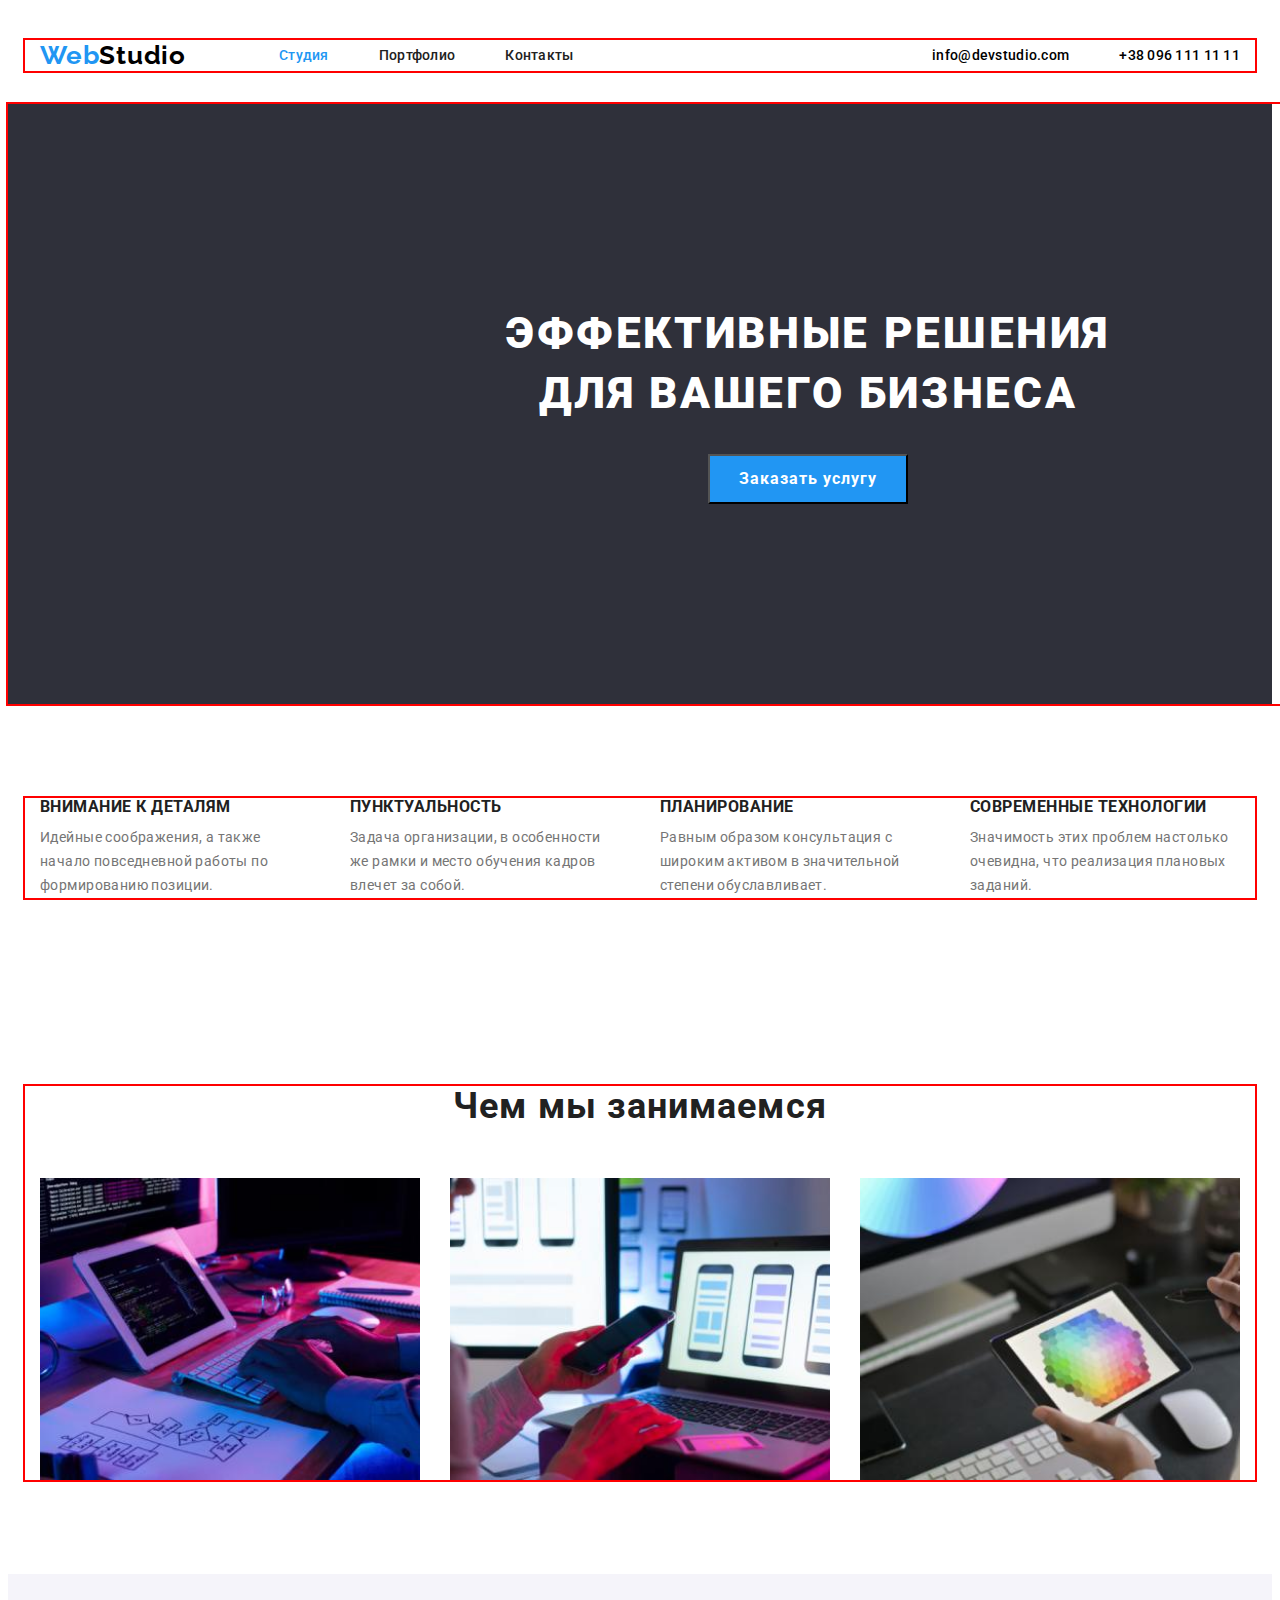
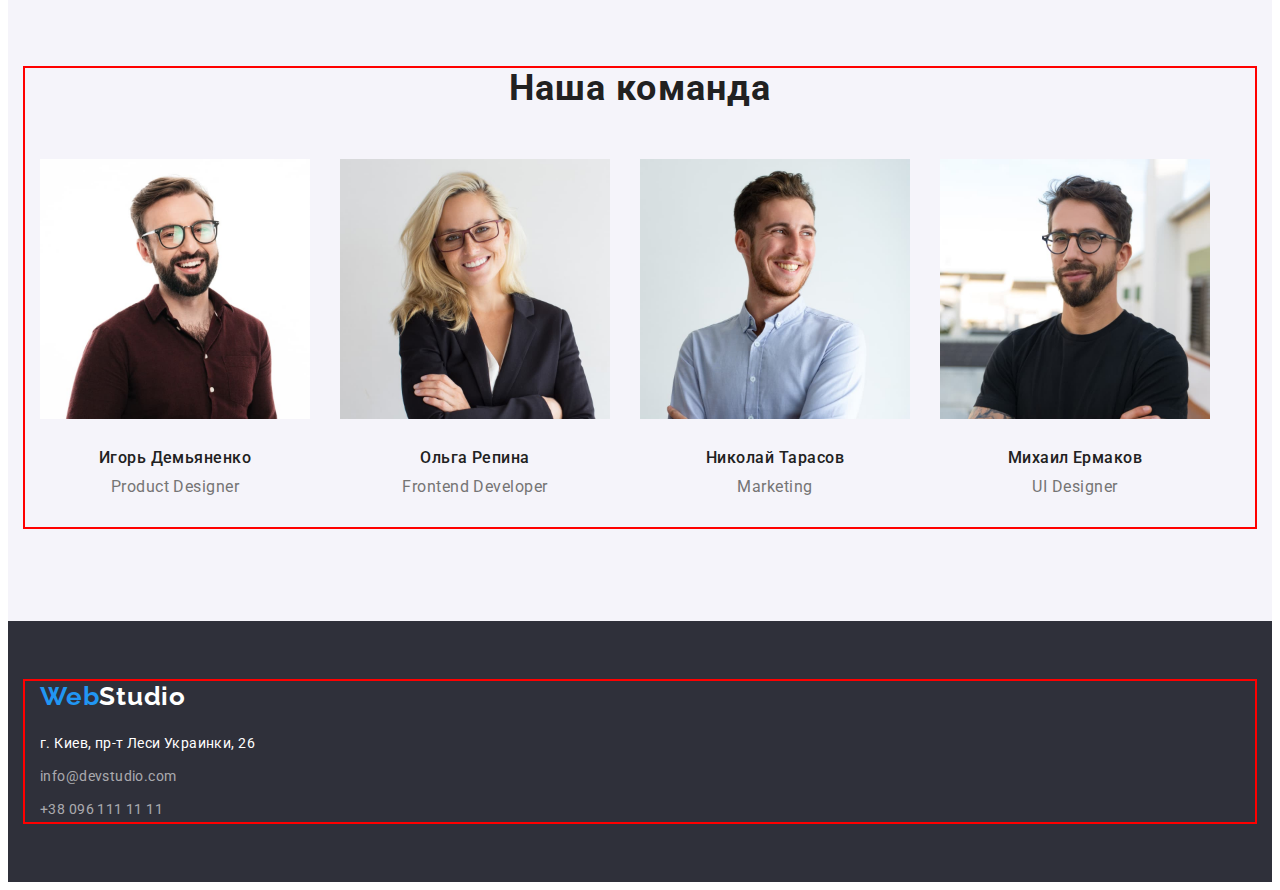
==== index.html @ 7df23731 "start" ====
<!DOCTYPE html>
<html lang="ru">
  <head>
    <meta charset="UTF-8" />
    <meta http-equiv="X-UA-Compatible" content="IE=edge" />
    <meta name="viewport" content="width=device-width, initial-scale=1.0" />
    <link rel="preconnect" href="https://fonts.googleapis.com" />
    <link rel="preconnect" href="https://fonts.gstatic.com" crossorigin />
    <link href="https://fonts.googleapis.com/css2?family=Raleway:wght@700&family=Roboto:wght@400;500;700;900&display=swap" rel="stylesheet" />
    <title>WebStudio</title>
    <link rel="stylesheet" href="https://cdnjs.cloudflare.com/ajax/libs/modern-normalize/1.1.0/modern-normalize.min.css" integrity="sha512-wpPYUAdjBVSE4KJnH1VR1HeZfpl1ub8YT/NKx4PuQ5NmX2tKuGu6U/JRp5y+Y8XG2tV+wKQpNHVUX03MfMFn9Q==" crossorigin="anonymous" referrerpolicy="no-referrer" />
    <link rel="stylesheet" href="./css/styles.css" />
  </head>
  <body>
    <!--Шапка сайта-->
    <header class="header">
      <div class="container header-container">
        <nav class="header-nav">
          <a class="header-logo link" href=""><span class="footer-logo-first-word">Web</span>Studio</a>
          <ul class="header-nav-list list">
            <li class="header-item"><a class="header-link link" href="./index.html"><span class="activ-studio">Студия</span></a></li>
            <li class="header-item"><a class="header-link link" href="./portfolio.html">Портфолио</a></li>
            <li class="header-item"><a class="header-link link" href="">Контакты</a></li>
          </ul>
          <div class="heder-connect">
          <ul class="header-contact-list list">
            <li class="header-contact-item"><a class="header-mail link" href="mailto:info@devstudio.com">info@devstudio.com</a></li>
            <li class="header-contact-item"><a class="header-tel link" href="tel:+380961111111">+38 096 111 11 11</a></li>
          </ul>
        </div>
        </nav>
        </div>
    </header>
    <!--Основной (уникальный) контент-->
    <main>
      <!--Section 1-->
      <section class="hero">
        <div class="container">
        <h1 class="hero-title">Эффективные решения для вашего бизнеса</h1>
        <button class="hero-btn" type="button"><a class="hero-btn-text">Заказать услугу</a></button>
      </div>
      </section>
      <section class="quality">
        <div class="container">
        <!--СКРЫТЬ ЗАГЛАВИЕ СSS-->
        <h2 class="visually-hidden">"Наши качества"</h2>
        <!--СКРЫТЬ ЗАГЛАВИЕ СSS-->
        <ul class="quality-list list">
          <li class="quality-item">
            <h3 class="quality-title">Внимание к деталям</h3>
            <p class="quality-text">
              Идейные соображения, а также начало повседневной работы по
              формированию позиции.
            </p>
          </li>
          <li class="quality-item">
            <h3 class="quality-title">Пунктуальность</h3>
            <p class="quality-text">
              Задача организации, в особенности же рамки и место обучения кадров
              влечет за собой.
            </p>
          </li>
          <li>
            <h3 class="quality-title">Планирование</h3>
            <p class="quality-text">
              Равным образом консультация с широким активом в значительной
              степени обуславливает.
            </p>
          </li>
          <li class="quality-item">
            <h3 class="quality-title">Современные технологии</h3>
            <p class="quality-text">
              Значимость этих проблем настолько очевидна, что реализация
              плановых заданий.
            </p>
          </li>
        </ul>
      </div>
      </section>
      <!--Section 2-->
      <section class="about">
        <div class="container">
        <h2 class="about-title">Чем мы занимаемся</h2>
        <div class="about-work">
        <ul class="about-list list">
          <li class="about-item">
            <img class="img about-img"
              src="./images/img1.jpg"
              alt="Работа с планшетом."
              width="370"
              height="294"
            />
          </li>
          <li class="about-item">
            <img class="img about-img"
              src="./images/img2.jpg"
              alt="Работа с телефоном."
              width="370"
              height="294"
            />
          </li>
          <li class="about-item">
            <img class="img about-img"
              src="./images/img3.jpg"
              alt="Работа с цветовой палитрой."
              width="370"
              height="294"
            />
          </li>
        </ul>
      </div>
      </div>
      </section>
      <!--Section 3-->
      <section class="team">
        <div class="container">
        <h2 class="team-title">Наша команда</h2>
        <ul class="team-list list">
          <li class="team-item">
            <img class="img-item"
              src="./images/persons/1_Ihor_Demyanenko.jpg"
              alt="Игорь Демьяненко"
              width="270"
              height="260"
            />
            <h3 class="team-subtitle">Игорь Демьяненко</h3>
            <p class="team-desc" lang="en">Product Designer</p>
          </li>
          <li class="team-item">
            <img class="img-item"
              src="./images/persons/2_Olga_Repina.jpg"
              alt="Ольга Репина"
              width="270"
              height="260"
            />
            <h3 class="team-subtitle">Ольга Репина</h3>
            <p class="team-desc" lang="en">Frontend Developer</p>
          </li>
          <li class="team-item">
            <img class="img-item"
              src="./images/persons/3_Nikolay_Taraso.jpg"
              alt="Николай Тарасов"
              width="270"
              height="260"
            />
            <h3 class="team-subtitle">Николай Тарасов</h3>
            <p class="team-desc" lang="en">Marketing</p>
          </li>
          <li class="team-item">
            <img class="img-item"
              src="./images/persons/4_Mikhail_Ermakov.jpg"
              alt="Михаил Ермаков"
              width="270"
              height="260"
              />
            <h3 class="team-subtitle">Михаил Ермаков</h3>
            <p class="team-desc" lang="en">UI Designer</p>
          </li>
        </ul>
      </div>
      </section>
    </main>
    <!--footer-->
    <footer class="footer">
      <div class="container">
        <div class="footer-contact">
      <a class="footer-logo link" href=""><span class="footer-logo-first-word">Web</span>Studio</a>
      <address class="footer-address">
        <ul class="footer-address-list list">
          <li class="footer-address-item">
            <a class="footer-address-maps link" href="https://www.google.com/maps/place/%D0%B1%D1%83%D0%BB.+%D0%9B%D0%B5%D1%81%D0%B8+%D0%A3%D0%BA%D1%80%D0%B0%D0%B8%D0%BD%D0%BA%D0%B8,+26,+%D0%9A%D0%B8%D0%B5%D0%B2,+%D0%A3%D0%BA%D1%80%D0%B0%D0%B8%D0%BD%D0%B0,+02000/@50.4265807,30.5361971,17z/data=!3m1!4b1!4m5!3m4!1s0x40d4cf0e033ecbe9:0x57a4dffefec77da0!8m2!3d50.4265807!4d30.5383858" target="blank">г. Киев, пр-т Леси Украинки, 26</a>
          </li>
          <li class="footer-address-item"><a class="footer-address-mail link" href="mailto:info@devstudio.com">info@devstudio.com</a></li>
          <li class="footer-address-item"><a class="footer-address-tel link" href="tel:+380961111111">+38 096 111 11 11</a></li>
        </ul>
      </address>
    </div>
    </div>
    </footer>
  </body>
</html>
---- css/styles.css ----
:root {
--contact-text-color: #757575;
--header-hover-color: #2196F3;
--first-background-color: #2F303A;
--second-background-color: #F5F4FA;
--third-background-color: #ffffff;
--logo-text-color: #000000;
--hero-btn-hover-background-color: #188CE8;
--title-color:#212121;
--text-color: #757575;
--footer-address-color: rgba(255, 255, 255, 0.6);

}

body {
    font-family: "Roboto", sans-serif; 
    font-weight: 400;
    font-size: 14px;
    background-color: var(--third-background-color);
}

p,
h1,
h2,
h3,
h4,
h5,
h6 {
margin: 0;
}

ul,
ol {
margin: 0;
padding-left: 0;
}

img {
    display: block;
    max-width: 100%;
    min-width: 100%;
    height: auto;
}

.list {
    list-style: none;
}

.link {
    text-decoration: none;
}

.container {
    width: 1200px;
padding-left: 15px;
padding-right: 15px;
margin: 0 auto;
outline: 2px solid red;
}

section {
    padding: 94px 0;
}

/*-------------HEADER--------*/

.header {
    background-color: var(--third-background-color);
    border-bottom: 1px solid #ececec;
    padding-top: 32px;
    padding-bottom: 32px;
}

.header-logo {
text-decoration: none;
font-family: "Raleway", sans-serif;
font-style: normal;
font-weight: 700;
font-size: 26px;
line-height: 1.19;
letter-spacing: 0.03em;
color: var(--logo-text-color);
margin-right: 93px;
}

.header-logo-first-word {
    color: var(--header-hover-color);
}

.header-nav{
    display: flex;
    align-items: center;
}

.header-nav-list {
    display: flex;
    align-items: center;
}

.header-item:not(:last-child) {
    margin-right: 50px;
}

.header-contact-list {
    display: flex;
    align-items: center;
}

.heder-connect {
margin-left: auto;
}

.header-contact-item:not(:first-child) {
    margin-left: 50px;
}

.activ-studio,
.activ-portfolio {
    color: var(--header-hover-color);
}

.header-link {
font-weight: 500;
line-height: 1.14;
letter-spacing: 0.02em;
color: var(--title-color);
}

.header-link:hover,
.header-link:focus {
color: var(--header-hover-color);
}

.header-tel {
    font-weight: 500;
    line-height: 1.14;
    letter-spacing: 0.02em;
    color: var(--header-color-contact);
}

.header-mail {
    font-weight: 500;
    line-height: 1.14;
    letter-spacing: 0.02em;
    color: var(--header-color-contact);
}

.header-tel:hover,
.header-tel:focus,
.header-mail:hover,
.header-mail:focus {
    color: var(--header-hover-color);
}

/*-------------HERO--------*/

.hero {
    background-color: var(--first-background-color);
    padding: 0;
}

.hero .container {
    padding: 200px;   
}

.hero-title {
font-weight: 900;
font-size: 44px;
line-height: 1.36;
text-align: center;
letter-spacing: 0.06em;
text-transform: uppercase;
color: var(--third-background-color);
max-width: 696px;
margin: 0 auto;
margin-bottom: 30px;
}

.hero-btn {
    font-family: inherit;
font-weight: 700;
font-size: 16px;
line-height: 1.87;
display: flex;
align-items: center;
text-align: center;
letter-spacing: 0.06em;
background: var(--header-hover-color);
color: var(--third-background-color);
cursor: pointer;
margin: 0 auto;
height: 50px;
min-width: 200px;
}

.hero-btn-text {
    margin: auto;
}

.hero-btn:hover,
.hero-btn:focus {
    background-color: var(--hero-btn-hover-background-color);
    color: var(--third-background-color);
}

/*-------------quality--------*/

/* .quality .container {
    padding-top: 94px;
    padding-bottom: 94px;
} */

.visually-hidden {
    position: absolute;
    white-space: nowrap;
    width: 1px;
    height: 1px;
    overflow: hidden;
    border: 0;
    padding: 0;
    clip: rect(0 0 0 0);
    clip-path: inset(50%);
    margin: -1px;
}

.quality-list {
    display: flex;
    justify-content: space-between;
}

/*.quality-item:not(:last-child) {
    margin-left: 30px;
}*/

.quality-title {
font-weight: 700;
line-height: 1.14;
letter-spacing: 0.03em;
text-transform: uppercase;
color: var(--title-color);
margin-bottom: 10px;
max-width: 270px;
}

.quality-text {
line-height: 1.71;
letter-spacing: 0.03em;
color: var(--text-color);
max-width: 270px;
}

/*-------------about--------*/

.about-title {
font-weight: 700;
font-size: 36px;
line-height: 1.16;
text-align: center;
letter-spacing: 0.03em;
color: var(--title-color);
margin: 0 auto;
margin-bottom: 50px;
}

.about-list {
    display: flex;
    margin-left: -30px;
/*     padding-bottom: 94px; */
}

.about-item {
    flex-basis: calc(100% / 3 - 30px);
    margin-left: 30px;
}

/*-------------team--------*/

.team {
    background-color: var(--second-background-color);
}

.team-title {
    font-weight: 700;
font-size: 36px;
line-height: 1.16;
text-align: center;
letter-spacing: 0.03em;
color: var(--title-color);
margin: 0 auto;
margin-bottom: 50px;
}

/* .about-list {
    display: flex;
    margin-left: -30px;
}

.about-item {
    flex-basis: calc(100% / 3 - 30px);
    margin-left: 30px;
}

.about-img {
    margin-bottom: 94px;
} */

/* .our-team-list > li:not(:last-child){
  margin-right: 30px;
} */

.team-list {
    display: flex;
/*     padding-top: 94px;
    padding-bottom: 94px; */
}

.team-list > li:not(:last-child){
    margin-right: 30px;
} 

.img-item {
margin-bottom: 30px;
}

.team-subtitle{
    font-weight: 500;
font-size: 16px;
line-height: 1.18;
text-align: center;
letter-spacing: 0.03em;
color: var(--title-color);
margin-bottom: 10px;
}

.team-desc {
font-size: 16px;
line-height: 1.18;
text-align: center;
letter-spacing: 0.03em;
color: var(--text-color);
margin-bottom: 30px;
}

/*-------------footer--------*/

.footer {
    background-color: var(--first-background-color);
    padding-top: 60px;
    padding-bottom: 60px;
}

.footer .container {
    display: flex;
}

.footer-logo {
    text-decoration: none;
    font-family: "Raleway", sans-serif;
    font-style: normal;
    font-weight: 700;
    font-size: 26px;
    line-height: 1.19;
    letter-spacing: 0.03em;
    color: var(--third-background-color);
    }
    
.footer-logo-first-word {
    color: var(--header-hover-color);
}

.footer-address {
    margin-top: 20px;
}

.footer-address-list > li:not(:last-child) {
margin-bottom: 9px;
}

.footer-address-maps {
    font-style: normal; 
    line-height: 1.71;
    letter-spacing: 0.03em;
    color: var(--third-background-color);;
}

.footer-address-mail,
.footer-address-tel {
    font-style: normal;
    line-height: 1.71;
    letter-spacing: 0.03em;
    color: var(--footer-address-color);
}

.footer-address-maps:hover,
.footer-address-maps:focus,
.footer-address-tel:hover,
.footer-address-tel:focus,
.footer-address-mail:hover,
.footer-address-mail:focus {
    color: var(--header-hover-color);
}

/*-------------Portfolio--------*/
/*-------------Portfolio header--------*/

.services {
    background-color: var(--third-background-color);
}

.services-btn {
    font-family: inherit;
    font-weight: 500;
    font-size: 16px;
    line-height: 1.62;
    text-align: center;
    letter-spacing: 0.03em;
background: var(--second-background-color);
color: var(--title-color);
cursor: pointer;
border-radius: 4px;
border: none;
padding: 6px 22px;
}

.activ-btn {
    font-family: inherit;
    font-weight: 500;
    font-size: 16px;
    line-height: 1.62;
    text-align: center;
    letter-spacing: 0.03em;
background: var(--header-hover-color);
color: var(--third-background-color);
cursor: pointer;
border-radius: 4px;
border: none;
padding: 6px 22px;
}

.services-btn:hover,
.services-btn:focus {
    background-color:var(--header-hover-color);
    color: var(--third-background-color);
}

.services-list {
    display: flex;
    justify-content: center;
    margin-bottom: 50px;
}

.services-item:not(:last-child) {
    margin-right: 8px;
}

/* ============= example ========= */

/* .example-list {
    display: flex;
    flex-wrap: wrap;
    margin-right: -30px;
    margin-bottom: -30px;
}

.example-item {
    width: calc(100% / 3 - 30px);
    margin-right: 30px;
    margin-bottom: 30px;
}

.example-item:nth-child(3n){
    margin-right: 0;
}

.example-item:nth-child(-n + 3) {
    margin-bottom: 0;
} */

.example-list {
    display: grid;
    grid-template-columns: repeat(3, 1fr);
    gap: 30px;
    margin: 0 auto;
}

.example-text {
    padding: 20px 24px;
    border-right: 1px solid #eeeeee;
    border-bottom: 1px solid #eeeeee;
    border-left: 1px solid #eeeeee;
}

.example-title {
font-style: normal;
font-weight: 700;
font-size: 18px;
line-height: 2;
letter-spacing: 0.06em;
color: var(--title-color);
margin-bottom: 4px;
}

.example-desc {
font-size: 16px;
line-height: 1.87;
letter-spacing: 0.03em;
color: var(--text-color);
}
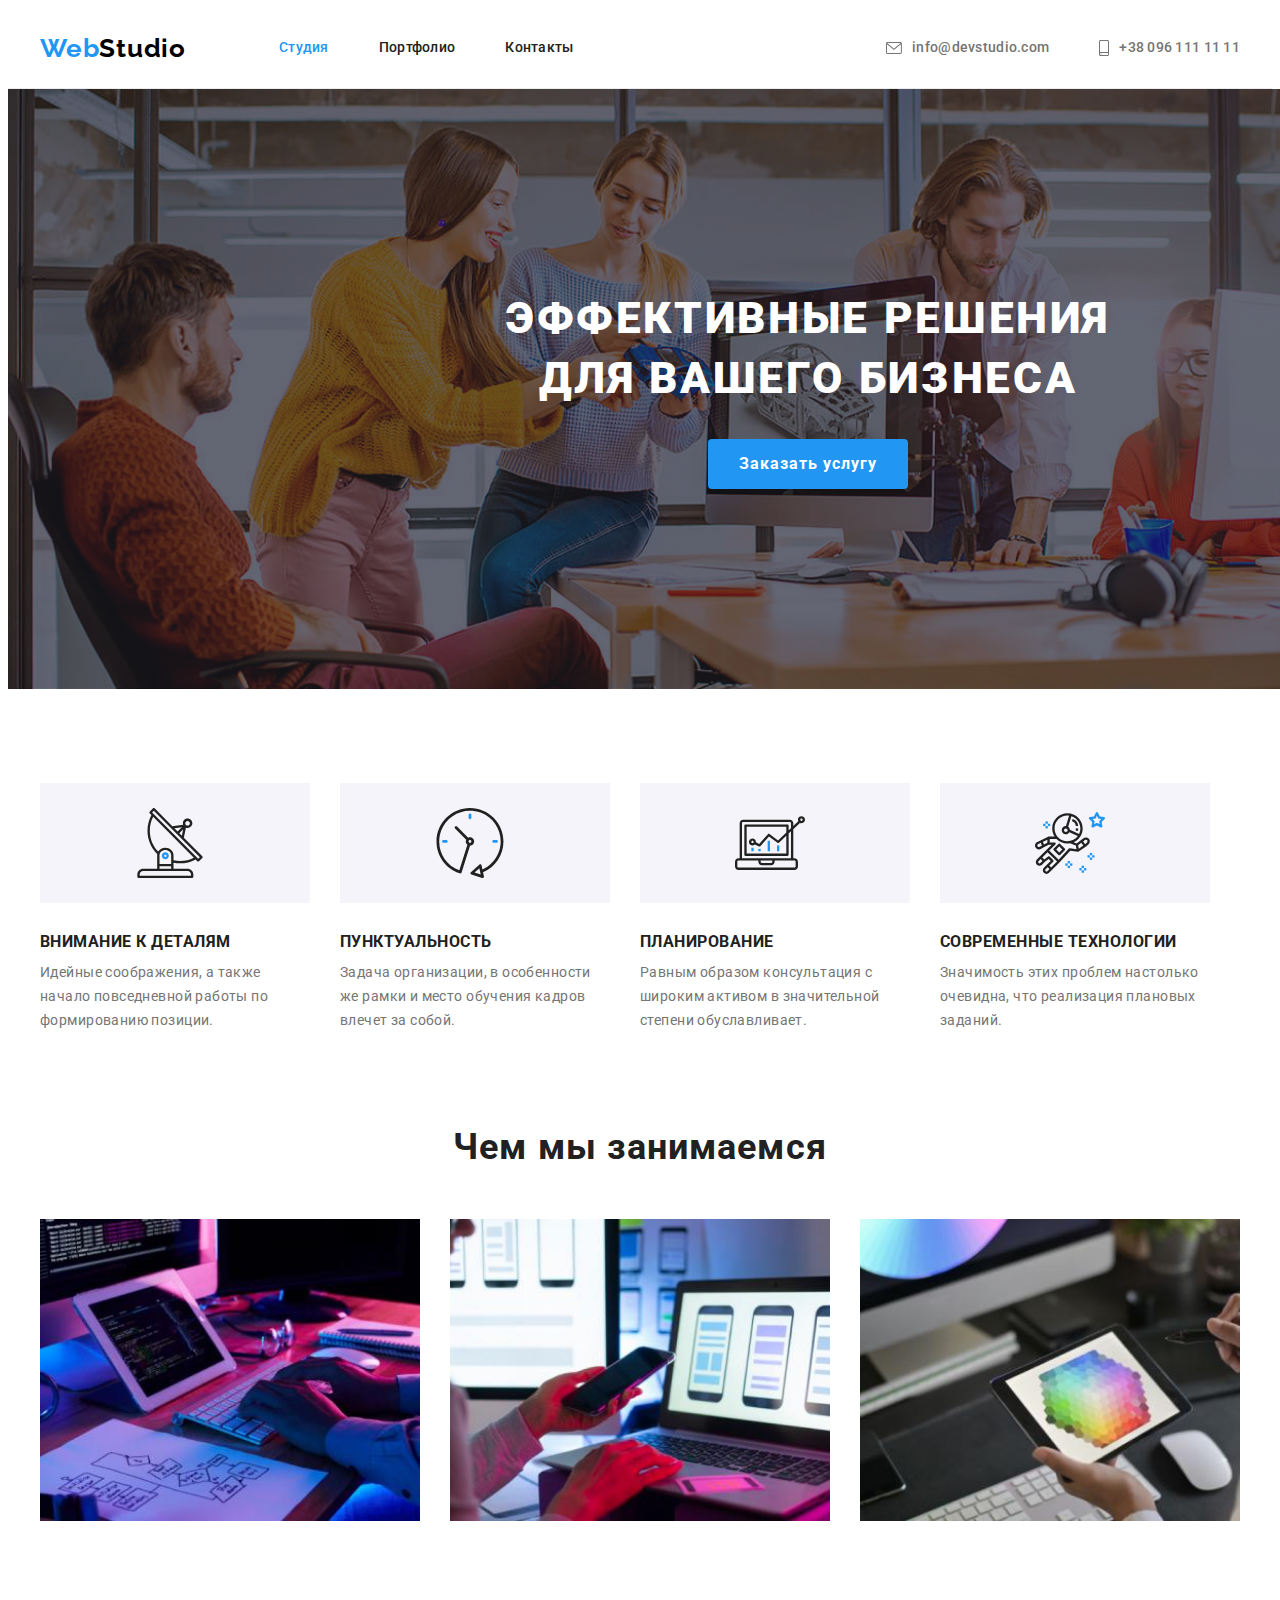
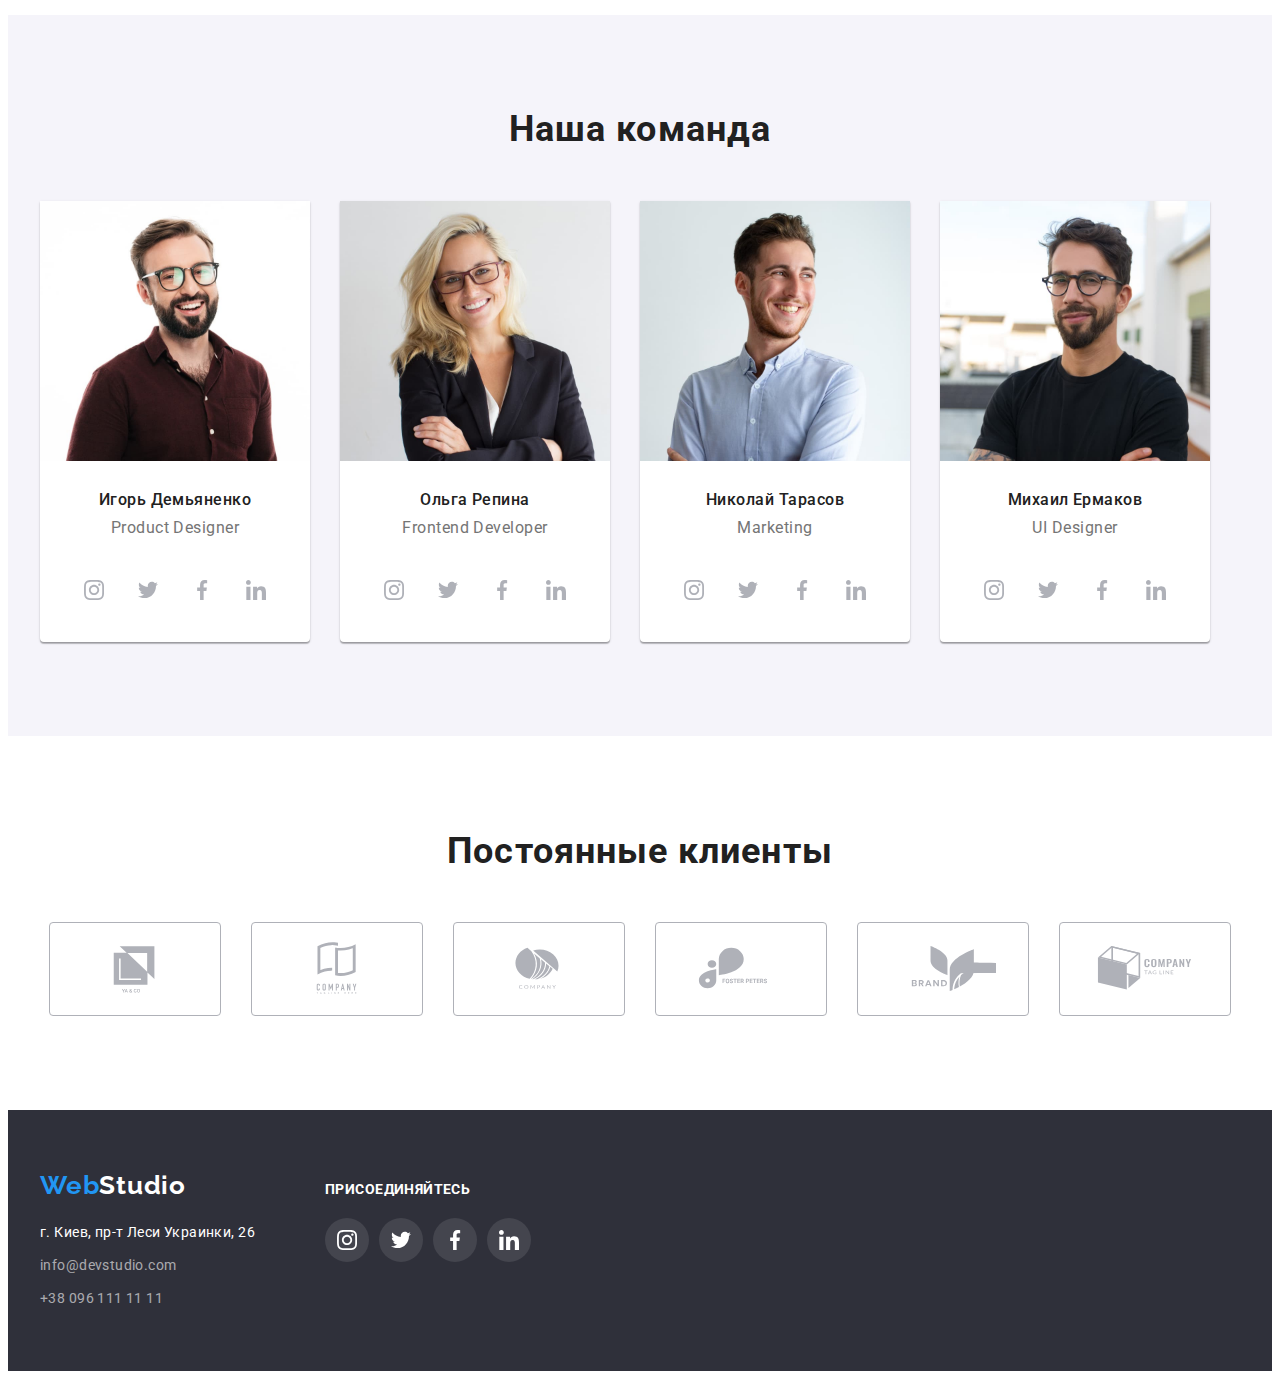
==== commit 70720875: "finish" ====
--- a/index.html
+++ b/index.html
@@ -22,18 +22,28 @@
             <li class="header-item"><a class="header-link link" href="./portfolio.html">Портфолио</a></li>
             <li class="header-item"><a class="header-link link" href="">Контакты</a></li>
           </ul>
-          <div class="heder-connect">
+        </nav>
           <ul class="header-contact-list list">
-            <li class="header-contact-item"><a class="header-mail link" href="mailto:info@devstudio.com">info@devstudio.com</a></li>
-            <li class="header-contact-item"><a class="header-tel link" href="tel:+380961111111">+38 096 111 11 11</a></li>
-          </ul>
-        </div>
-        </nav>
+            <li class="header-contact-item">
+              <a class="header-mail link" href="mailto:info@devstudio.com">
+                <svg class="header-contact-icon" width="16" height="12">
+                <use href="./images/icons/symbol-defs.svg#icon-header-mail"></use>
+              </svg>
+              info@devstudio.com</a></li>
+            <li class="header-contact-item">
+              <a class="header-tel link" href="tel:+380961111111">
+                <svg class="header-contact-icon" width="10" height="16">
+                <use href="./images/icons/symbol-defs.svg#icon-header-tel"></use>
+              </svg>
+              +38 096 111 11 11</a></li>
+          </ul>
         </div>
     </header>
     <!--Основной (уникальный) контент-->
     <main>
-      <!--Section 1-->
+
+      <!--------------------------Section 1------------------->
+
       <section class="hero">
         <div class="container">
         <h1 class="hero-title">Эффективные решения для вашего бизнеса</h1>
@@ -47,6 +57,12 @@
         <!--СКРЫТЬ ЗАГЛАВИЕ СSS-->
         <ul class="quality-list list">
           <li class="quality-item">
+            <div class="quality-item-icon">
+              <svg class="header-contact-icon" width="70" height="70">
+                <use href="./images/icons/symbol-defs.svg#icon-anten">
+                </use>
+              </svg>
+            </div>
             <h3 class="quality-title">Внимание к деталям</h3>
             <p class="quality-text">
               Идейные соображения, а также начало повседневной работы по
@@ -54,13 +70,23 @@
             </p>
           </li>
           <li class="quality-item">
+            <div class="quality-item-icon">
+              <svg class="header-contact-icon" width="70" height="70">
+                <use href="./images/icons/symbol-defs.svg#icon-clock"></use>
+              </svg>
+            </div>
             <h3 class="quality-title">Пунктуальность</h3>
             <p class="quality-text">
               Задача организации, в особенности же рамки и место обучения кадров
               влечет за собой.
             </p>
           </li>
-          <li>
+          <li class="quality-item">
+            <div class="quality-item-icon">
+                            <svg class="header-contact-icon" width="70" height="70">
+                <use href="./images/icons/symbol-defs.svg#icon-schedule"></use>
+              </svg>
+            </div>
             <h3 class="quality-title">Планирование</h3>
             <p class="quality-text">
               Равным образом консультация с широким активом в значительной
@@ -68,6 +94,11 @@
             </p>
           </li>
           <li class="quality-item">
+            <div class="quality-item-icon">
+                            <svg class="header-contact-icon" width="70" height="70">
+                <use href="./images/icons/symbol-defs.svg#icon-astronaut"></use>
+              </svg>
+            </div>
             <h3 class="quality-title">Современные технологии</h3>
             <p class="quality-text">
               Значимость этих проблем настолько очевидна, что реализация
@@ -77,11 +108,12 @@
         </ul>
       </div>
       </section>
-      <!--Section 2-->
+
+      <!--------------------------Section 2------------------->
+
       <section class="about">
         <div class="container">
         <h2 class="about-title">Чем мы занимаемся</h2>
-        <div class="about-work">
         <ul class="about-list list">
           <li class="about-item">
             <img class="img about-img"
@@ -109,9 +141,10 @@
           </li>
         </ul>
       </div>
-      </div>
       </section>
-      <!--Section 3-->
+
+      <!--------------------------Section 3--------------------->
+
       <section class="team">
         <div class="container">
         <h2 class="team-title">Наша команда</h2>
@@ -123,8 +156,40 @@
               width="270"
               height="260"
             />
+            <div class="team-text">
             <h3 class="team-subtitle">Игорь Демьяненко</h3>
             <p class="team-desc" lang="en">Product Designer</p>
+          </div>
+                      <ul class="team-soc-list list">
+              <li class="team-soc-item">
+                <a href="" class="team-soc-link link">
+                  <svg class="team-soc-icon" width="20" height="20">
+                    <use href="./images/icons/symbol-defs.svg#team-soc-icon-instagram"></use>
+                  </svg>
+                </a>
+              </li>
+              <li class="team-soc-item">
+                <a href="" class="team-soc-link link">
+                  <svg class="team-soc-icon" width="20" height="20">
+                  <use href="./images/icons/symbol-defs.svg#team-soc-icon-twitter"></use>
+                </svg>
+              </a>
+              </li>
+              <li class="team-soc-item">
+                <a href="" class="team-soc-link link">
+                  <svg class="team-soc-icon" width="20" height="20">
+                  <use href="./images/icons/symbol-defs.svg#team-soc-icon-facebook"></use>
+                </svg>
+              </a>
+              </li>
+              <li class="team-soc-item">
+                <a href="" class="team-soc-link link">
+                  <svg class="team-soc-icon" width="20" height="20">
+                  <use href="./images/icons/symbol-defs.svg#team-soc-icon-linkedin"></use>
+                </svg>
+              </a>
+              </li>
+            </ul>
           </li>
           <li class="team-item">
             <img class="img-item"
@@ -133,8 +198,40 @@
               width="270"
               height="260"
             />
+            <div class="team-text">
             <h3 class="team-subtitle">Ольга Репина</h3>
             <p class="team-desc" lang="en">Frontend Developer</p>
+          </div>
+          <ul class="team-soc-list list">
+            <li class="team-soc-item">
+              <a href="" class="team-soc-link link">
+                <svg class="team-soc-icon" width="20" height="20">
+                  <use href="./images/icons/symbol-defs.svg#team-soc-icon-instagram"></use>
+                </svg>
+              </a>
+            </li>
+            <li class="team-soc-item">
+              <a href="" class="team-soc-link link">
+                <svg class="team-soc-icon" width="20" height="20">
+                <use href="./images/icons/symbol-defs.svg#team-soc-icon-twitter"></use>
+              </svg>
+            </a>
+            </li>
+            <li class="team-soc-item">
+              <a href="" class="team-soc-link link">
+                <svg class="team-soc-icon" width="20" height="20">
+                <use href="./images/icons/symbol-defs.svg#team-soc-icon-facebook"></use>
+              </svg>
+            </a>
+            </li>
+            <li class="team-soc-item">
+              <a href="" class="team-soc-link link">
+                <svg class="team-soc-icon" width="20" height="20">
+                <use href="./images/icons/symbol-defs.svg#team-soc-icon-linkedin"></use>
+              </svg>
+            </a>
+            </li>
+          </ul>
           </li>
           <li class="team-item">
             <img class="img-item"
@@ -143,8 +240,40 @@
               width="270"
               height="260"
             />
+            <div class="team-text">
             <h3 class="team-subtitle">Николай Тарасов</h3>
             <p class="team-desc" lang="en">Marketing</p>
+          </div>
+          <ul class="team-soc-list list">
+            <li class="team-soc-item">
+              <a href="" class="team-soc-link link">
+                <svg class="team-soc-icon" width="20" height="20">
+                  <use href="./images/icons/symbol-defs.svg#team-soc-icon-instagram"></use>
+                </svg>
+              </a>
+            </li>
+            <li class="team-soc-item">
+              <a href="" class="team-soc-link link">
+                <svg class="team-soc-icon" width="20" height="20">
+                <use href="./images/icons/symbol-defs.svg#team-soc-icon-twitter"></use>
+              </svg>
+            </a>
+            </li>
+            <li class="team-soc-item">
+              <a href="" class="team-soc-link link">
+                <svg class="team-soc-icon" width="20" height="20">
+                <use href="./images/icons/symbol-defs.svg#team-soc-icon-facebook"></use>
+              </svg>
+            </a>
+            </li>
+            <li class="team-soc-item">
+              <a href="" class="team-soc-link link">
+                <svg class="team-soc-icon" width="20" height="20">
+                <use href="./images/icons/symbol-defs.svg#team-soc-icon-linkedin"></use>
+              </svg>
+            </a>
+            </li>
+          </ul>
           </li>
           <li class="team-item">
             <img class="img-item"
@@ -153,14 +282,101 @@
               width="270"
               height="260"
               />
+              <div class="team-text">
             <h3 class="team-subtitle">Михаил Ермаков</h3>
             <p class="team-desc" lang="en">UI Designer</p>
+          </div>
+          <ul class="team-soc-list list">
+            <li class="team-soc-item">
+              <a href="" class="team-soc-link link">
+                <svg class="team-soc-icon" width="20" height="20">
+                  <use href="./images/icons/symbol-defs.svg#team-soc-icon-instagram"></use>
+                </svg>
+              </a>
+            </li>
+            <li class="team-soc-item">
+              <a href="" class="team-soc-link link">
+                <svg class="team-soc-icon" width="20" height="20">
+                <use href="./images/icons/symbol-defs.svg#team-soc-icon-twitter"></use>
+              </svg>
+            </a>
+            </li>
+            <li class="team-soc-item">
+              <a href="" class="team-soc-link link">
+                <svg class="team-soc-icon" width="20" height="20">
+                <use href="./images/icons/symbol-defs.svg#team-soc-icon-facebook"></use>
+              </svg>
+            </a>
+            </li>
+            <li class="team-soc-item">
+              <a href="" class="team-soc-link link">
+                <svg class="team-soc-icon" width="20" height="20">
+                <use href="./images/icons/symbol-defs.svg#team-soc-icon-linkedin"></use>
+              </svg>
+            </a>
+            </li>
+          </ul>
           </li>
         </ul>
       </div>
       </section>
+
+      <!-- --------------------Section 4-------------------->
+      <!----------------- clients ----------------->
+
+      <section class="clients section">
+        <div class="container">
+          <h2 class="client-title">Постоянные клиенты</h2>
+          <ul class="client-list list">
+            <li class="client-item">
+              <a href="" class="client-link link">
+                <svg class="client-icon" width="106" height="60">
+                  <use href="./images/icons/symbol-defs.svg#icon-first-logo"></use>
+                </svg>
+              </a>
+            </li>
+            <li class="client-item">
+              <a href="" class="client-link link">
+                <svg class="client-icon" width="106" height="60">
+                  <use href="./images/icons/symbol-defs.svg#icon-second-logo"></use>
+                </svg>
+              </a>
+            </li>
+            <li class="client-item">
+              <a href="" class="client-link link">
+                <svg class="client-icon" width="106" height="60">
+                  <use href="./images/icons/symbol-defs.svg#icon-third-logo"></use>
+                </svg>
+              </a>
+            </li>
+            <li class="client-item">
+              <a href="" class="client-link link">
+                <svg class="client-icon" width="106" height="60">
+                  <use href="./images/icons/symbol-defs.svg#icon-fourth-logo"></use>
+                </svg>
+              </a>
+            </li>
+            <li class="client-item">
+              <a href="" class="client-link link">
+                <svg class="client-icon" width="106" height="60">
+                  <use href="./images/icons/symbol-defs.svg#icon-fifth-logo"></use>
+                </svg>
+              </a>
+            </li>
+            <li class="client-item">
+              <a href="" class="client-link link">
+                <svg class="client-icon" width="106" height="60">
+                  <use href="./images/icons/symbol-defs.svg#icon-sixth-logo"></use>
+                </svg>
+              </a>
+            </li>
+          </ul>
+        </div>
+      </section>
     </main>
-    <!--footer-->
+
+    <!-------------------------footer----------------->
+
     <footer class="footer">
       <div class="container">
         <div class="footer-contact">
@@ -175,6 +391,41 @@
         </ul>
       </address>
     </div>
+    <div class="footer-links">
+      <h2 class="footer-links-title">присоединяйтесь</h2>
+                <ul class="footer-soc-list list">
+            <li class="footer-soc-item">
+              <a href="" class="footer-soc-link link">
+                <svg class="footer-soc-icon" width="20" height="20">
+                  <use href="./images/icons/symbol-defs.svg#footer-soc-icon-instagram">
+                  </use>
+                </svg>
+              </a>
+            </li>
+            <li class="footer-soc-item">
+              <a href="" class="footer-soc-link link">
+                <svg class="footer-soc-icon" width="20" height="20">
+                <use href="./images/icons/symbol-defs.svg#footer-soc-icon-twitter">
+                </use>
+              </svg>
+            </a>
+            </li>
+            <li class="footer-soc-item">
+              <a href="" class="footer-soc-link link">
+                <svg class="footer-soc-icon" width="20" height="20">
+                <use href="./images/icons/symbol-defs.svg#footer-soc-icon-facebook">
+                </use>
+              </svg></a>
+            </li>
+            <li class="footer-soc-item">
+              <a href="" class="footer-soc-link link">
+                <svg class="footer-soc-icon" width="20" height="20">
+                <use href="./images/icons/symbol-defs.svg#footer-soc-icon-linkedin">
+                </use>
+              </svg></a>
+            </li>
+          </ul>
+      </div>
     </div>
     </footer>
   </body>
--- a/css/styles.css
+++ b/css/styles.css
@@ -55,7 +55,7 @@
 padding-left: 15px;
 padding-right: 15px;
 margin: 0 auto;
-outline: 2px solid red;
+/* outline: 2px solid red; */
 }
 
 section {
@@ -67,8 +67,10 @@
 .header {
     background-color: var(--third-background-color);
     border-bottom: 1px solid #ececec;
-    padding-top: 32px;
-    padding-bottom: 32px;
+}
+
+.header-container {
+    display: flex;
 }
 
 .header-logo {
@@ -104,10 +106,11 @@
 .header-contact-list {
     display: flex;
     align-items: center;
-}
-
-.heder-connect {
-margin-left: auto;
+    margin-left: auto;
+}
+
+.header-contact-item{
+    display: block;
 }
 
 .header-contact-item:not(:first-child) {
@@ -120,10 +123,12 @@
 }
 
 .header-link {
+    display: block;
 font-weight: 500;
 line-height: 1.14;
 letter-spacing: 0.02em;
 color: var(--title-color);
+padding: 32px 0;
 }
 
 .header-link:hover,
@@ -135,14 +140,25 @@
     font-weight: 500;
     line-height: 1.14;
     letter-spacing: 0.02em;
-    color: var(--header-color-contact);
+    color: var(--contact-text-color);
+    display: flex;
+    align-items: center;
+    padding: 32px 0;
 }
 
 .header-mail {
     font-weight: 500;
     line-height: 1.14;
     letter-spacing: 0.02em;
-    color: var(--header-color-contact);
+    color: var(--contact-text-color);
+    display: flex;
+    align-items: center;
+    padding: 32px 0;
+}
+
+.header-contact-icon {
+    margin-right: 10px;
+    fill: currentColor;
 }
 
 .header-tel:hover,
@@ -152,15 +168,17 @@
     color: var(--header-hover-color);
 }
 
-/*-------------HERO--------*/
+/*-------------------------HERO----------------------------*/
 
 .hero {
+    width: 1600px;
+    margin: 0 auto;
     background-color: var(--first-background-color);
-    padding: 0;
-}
-
-.hero .container {
-    padding: 200px;   
+    background-image: linear-gradient(rgba(47, 48, 58, 0.4), rgba(47, 48, 58, 0.4)), url(../images/hero-img.png);
+    background-repeat: no-repeat;
+    background-position: center;
+    background-size: cover;
+    padding:200px 0;
 }
 
 .hero-title {
@@ -181,7 +199,7 @@
 font-weight: 700;
 font-size: 16px;
 line-height: 1.87;
-display: flex;
+display: block;
 align-items: center;
 text-align: center;
 letter-spacing: 0.06em;
@@ -191,6 +209,9 @@
 margin: 0 auto;
 height: 50px;
 min-width: 200px;
+box-shadow: 0px 4px 4px rgba(0, 0, 0, 0.15);
+border-radius: 4px;
+border: none;
 }
 
 .hero-btn-text {
@@ -205,10 +226,10 @@
 
 /*-------------quality--------*/
 
-/* .quality .container {
-    padding-top: 94px;
-    padding-bottom: 94px;
-} */
+
+.quality {
+    padding-bottom: 0;
+}
 
 .visually-hidden {
     position: absolute;
@@ -225,12 +246,21 @@
 
 .quality-list {
     display: flex;
-    justify-content: space-between;
-}
-
-/*.quality-item:not(:last-child) {
-    margin-left: 30px;
-}*/
+}
+
+.quality-item:not(:last-child) {
+    margin-right: 30px;
+}
+
+.quality-item-icon {
+    display: flex;
+    width: 270px;
+    height: 120px;
+    background-color: var(--second-background-color);
+    align-items: center;
+    justify-content: center;
+    margin-bottom: 30px;
+}
 
 .quality-title {
 font-weight: 700;
@@ -314,12 +344,18 @@
     padding-bottom: 94px; */
 }
 
+.team-item {
+    background: #FFFFFF;
+box-shadow: 0px 1px 3px rgba(0, 0, 0, 0.12), 0px 1px 1px rgba(0, 0, 0, 0.14), 0px 2px 1px rgba(0, 0, 0, 0.2);
+border-radius: 0px 0px 4px 4px;
+}
+
 .team-list > li:not(:last-child){
     margin-right: 30px;
 } 
 
-.img-item {
-margin-bottom: 30px;
+.team-text {
+    padding: 30px 0;
 }
 
 .team-subtitle{
@@ -338,9 +374,78 @@
 text-align: center;
 letter-spacing: 0.03em;
 color: var(--text-color);
-margin-bottom: 30px;
-}
-
+}
+
+.team-soc-list {
+    display: flex;
+    padding-bottom: 30px;
+    padding-left: 32px;
+    padding-right: 32px;
+    justify-content: space-between;
+}
+
+.team-soc-link {
+    display: inline-flex;
+    width: 44px;
+    height: 44px;
+    border-radius: 50%;
+    background-color: #FFFFFF;
+    align-items: center;
+    justify-content: center;
+    color: #afb1b8;
+}
+
+.team-soc-icon {
+    fill: currentColor;
+}
+
+.team-soc-link:hover {
+    background: var(--header-hover-color);
+    color: var(--third-background-color);
+}
+
+/*---------- Section 4------- */
+/*-------- clients --------*/
+
+.client-title {
+    font-weight: 700;
+    font-size: 36px;
+    line-height: 1.17;
+    text-align: center;
+    letter-spacing: 0.03em;
+    color: var(--title-color);
+    margin-bottom: 50px;
+}
+
+.client-list {
+    display: flex;
+    justify-content: center;
+}
+
+.client-item + .client-item {
+    margin-left: 30px;
+}
+
+.client-link {
+    display: flex;
+    width: 170px;
+    height: 92px;
+    color: #afb1b8;
+    align-items: center;
+    justify-content: center;
+    border: 1px solid #afb1b8;
+    border-radius: 4px;
+}
+
+.client-icon {
+    fill: currentColor;
+}
+
+.client-link:focus,
+.client-link:hover {
+    color: var(--header-hover-color);
+    border: 1px solid var(--header-hover-color);
+}
 /*-------------footer--------*/
 
 .footer {
@@ -400,6 +505,49 @@
     color: var(--header-hover-color);
 }
 
+.footer-links{
+    margin-left: 70px;
+}
+
+.footer-links-title{
+    font-size: 14px;
+    line-height: 1.14;
+    letter-spacing: 0.03em;
+    text-transform: uppercase;
+    
+    color: var(--third-background-color);
+    padding-top: 12px;
+    margin-bottom: 20px; 
+}
+
+.footer-soc-list {
+    display: flex;
+}
+
+.footer-soc-list > li:not(:last-child) {
+    margin-right: 10px;
+}
+
+.footer-soc-link {
+    display: flex;
+    width: 44px;
+    height: 44px;
+    border-radius: 50%;
+    background-color: #ffffff1a;
+    align-items: center;
+    justify-content: center;
+    color: var(--third-background-color);
+}
+
+.footer-soc-icon {
+    fill: currentColor;
+}
+
+.footer-soc-link:hover {
+    background: var(--header-hover-color);
+    color: var(--third-background-color);
+}
+
 /*-------------Portfolio--------*/
 /*-------------Portfolio header--------*/
 
@@ -420,6 +568,7 @@
 border-radius: 4px;
 border: none;
 padding: 6px 22px;
+display: inline-block;
 }
 
 .activ-btn {
@@ -441,6 +590,7 @@
 .services-btn:focus {
     background-color:var(--header-hover-color);
     color: var(--third-background-color);
+    box-shadow: 0px 4px 4px 0px rgba(0, 0, 0, 0.25);
 }
 
 .services-list {
@@ -481,6 +631,15 @@
     grid-template-columns: repeat(3, 1fr);
     gap: 30px;
     margin: 0 auto;
+}
+
+.example-link {
+    display: block;
+}
+
+.example-link:hover,
+.example-link:focus {
+    box-shadow: 0px 4px 4px 0px rgba(0, 0, 0, 0.25);
 }
 
 .example-text {
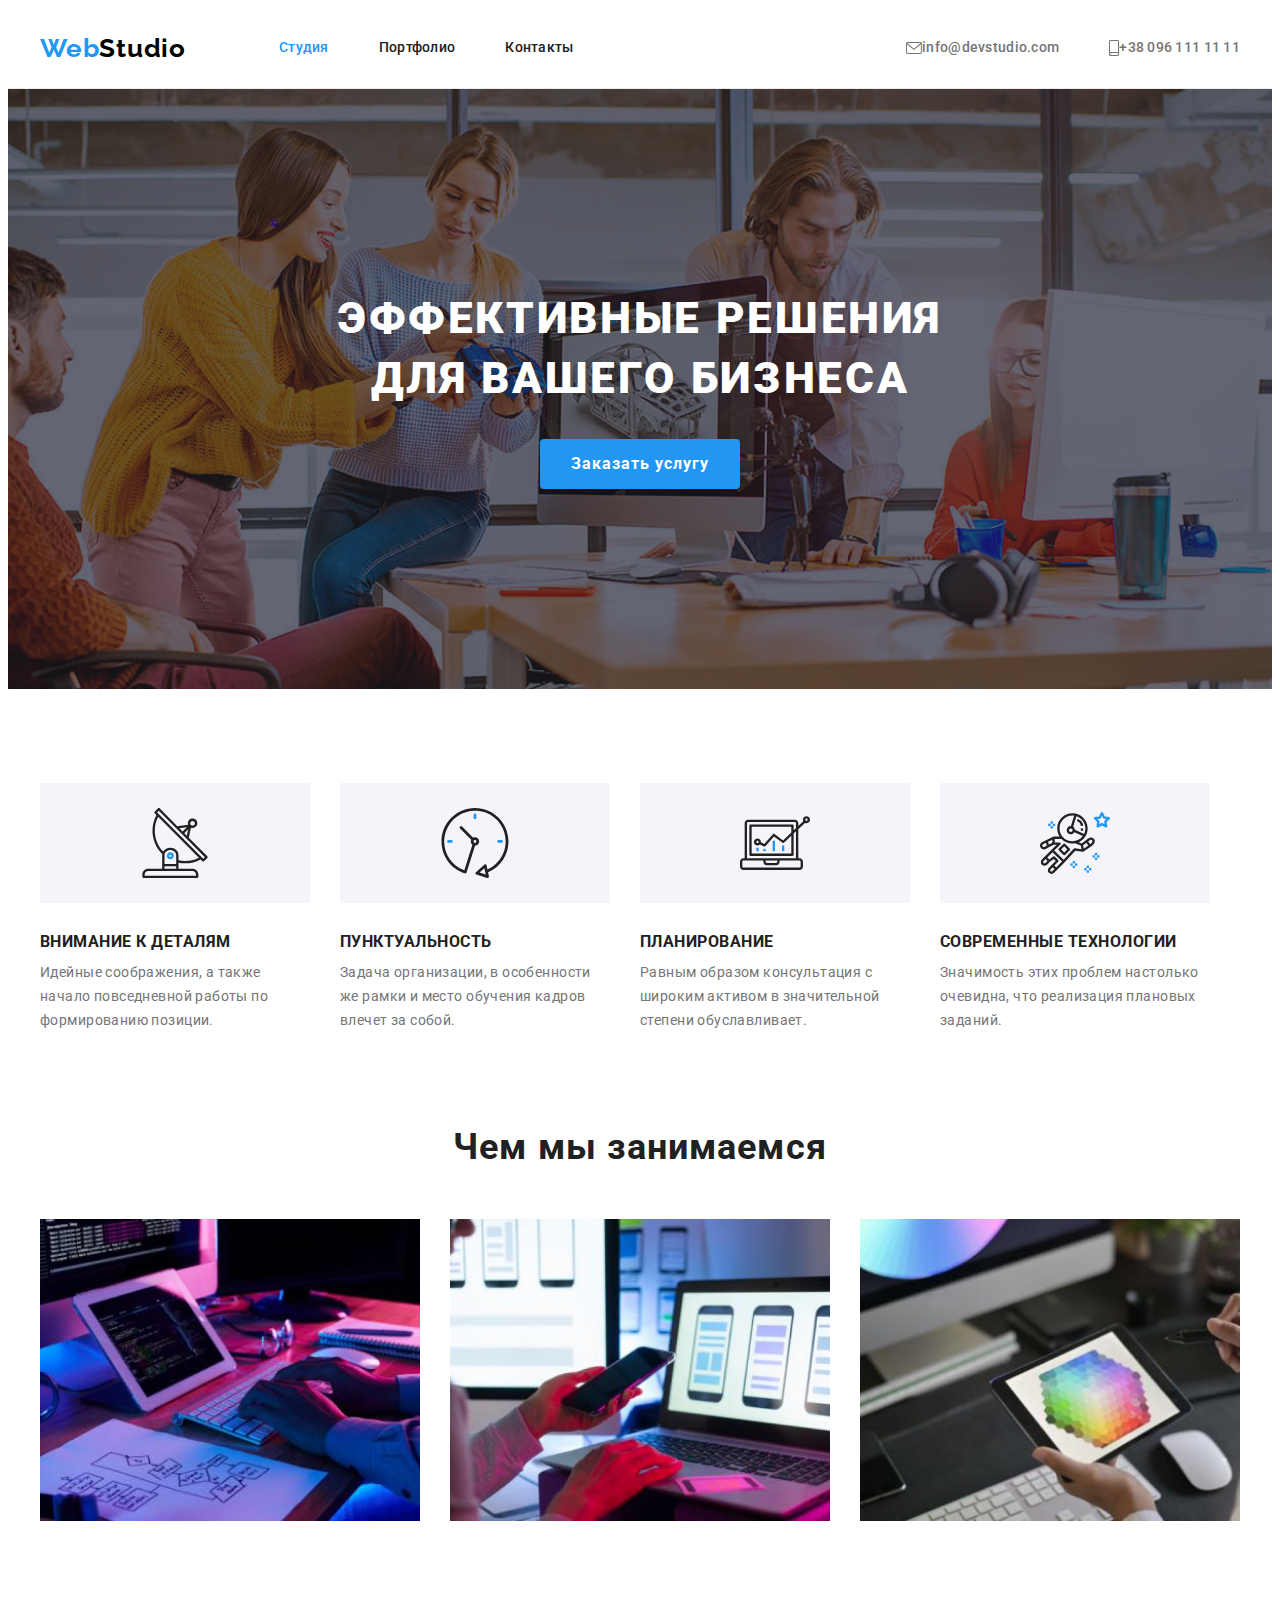
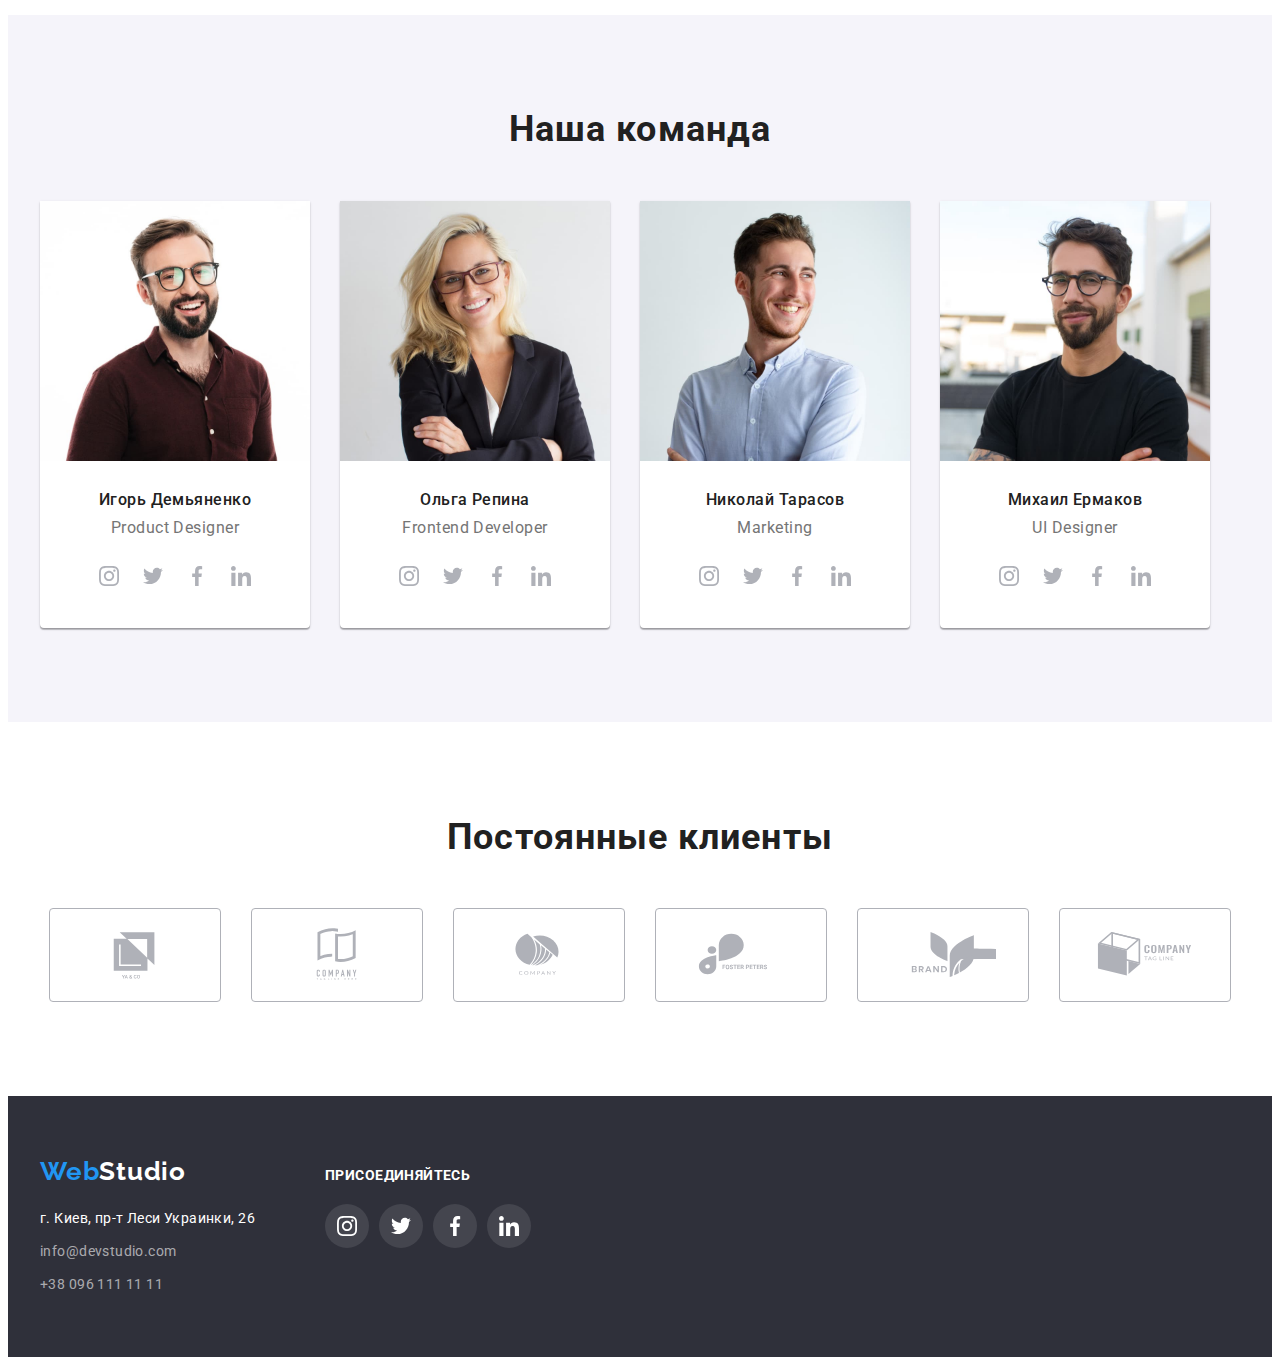
==== commit 148d0e43: "First fix" ====
--- a/index.html
+++ b/index.html
@@ -159,8 +159,7 @@
             <div class="team-text">
             <h3 class="team-subtitle">Игорь Демьяненко</h3>
             <p class="team-desc" lang="en">Product Designer</p>
-          </div>
-                      <ul class="team-soc-list list">
+            <ul class="team-soc-list list">
               <li class="team-soc-item">
                 <a href="" class="team-soc-link link">
                   <svg class="team-soc-icon" width="20" height="20">
@@ -190,6 +189,8 @@
               </a>
               </li>
             </ul>
+          </div>
+
           </li>
           <li class="team-item">
             <img class="img-item"
@@ -201,37 +202,38 @@
             <div class="team-text">
             <h3 class="team-subtitle">Ольга Репина</h3>
             <p class="team-desc" lang="en">Frontend Developer</p>
+            <ul class="team-soc-list list">
+              <li class="team-soc-item">
+                <a href="" class="team-soc-link link">
+                  <svg class="team-soc-icon" width="20" height="20">
+                    <use href="./images/icons/symbol-defs.svg#team-soc-icon-instagram"></use>
+                  </svg>
+                </a>
+              </li>
+              <li class="team-soc-item">
+                <a href="" class="team-soc-link link">
+                  <svg class="team-soc-icon" width="20" height="20">
+                  <use href="./images/icons/symbol-defs.svg#team-soc-icon-twitter"></use>
+                </svg>
+              </a>
+              </li>
+              <li class="team-soc-item">
+                <a href="" class="team-soc-link link">
+                  <svg class="team-soc-icon" width="20" height="20">
+                  <use href="./images/icons/symbol-defs.svg#team-soc-icon-facebook"></use>
+                </svg>
+              </a>
+              </li>
+              <li class="team-soc-item">
+                <a href="" class="team-soc-link link">
+                  <svg class="team-soc-icon" width="20" height="20">
+                  <use href="./images/icons/symbol-defs.svg#team-soc-icon-linkedin"></use>
+                </svg>
+              </a>
+              </li>
+            </ul>
           </div>
-          <ul class="team-soc-list list">
-            <li class="team-soc-item">
-              <a href="" class="team-soc-link link">
-                <svg class="team-soc-icon" width="20" height="20">
-                  <use href="./images/icons/symbol-defs.svg#team-soc-icon-instagram"></use>
-                </svg>
-              </a>
-            </li>
-            <li class="team-soc-item">
-              <a href="" class="team-soc-link link">
-                <svg class="team-soc-icon" width="20" height="20">
-                <use href="./images/icons/symbol-defs.svg#team-soc-icon-twitter"></use>
-              </svg>
-            </a>
-            </li>
-            <li class="team-soc-item">
-              <a href="" class="team-soc-link link">
-                <svg class="team-soc-icon" width="20" height="20">
-                <use href="./images/icons/symbol-defs.svg#team-soc-icon-facebook"></use>
-              </svg>
-            </a>
-            </li>
-            <li class="team-soc-item">
-              <a href="" class="team-soc-link link">
-                <svg class="team-soc-icon" width="20" height="20">
-                <use href="./images/icons/symbol-defs.svg#team-soc-icon-linkedin"></use>
-              </svg>
-            </a>
-            </li>
-          </ul>
+
           </li>
           <li class="team-item">
             <img class="img-item"
@@ -243,37 +245,38 @@
             <div class="team-text">
             <h3 class="team-subtitle">Николай Тарасов</h3>
             <p class="team-desc" lang="en">Marketing</p>
+            <ul class="team-soc-list list">
+              <li class="team-soc-item">
+                <a href="" class="team-soc-link link">
+                  <svg class="team-soc-icon" width="20" height="20">
+                    <use href="./images/icons/symbol-defs.svg#team-soc-icon-instagram"></use>
+                  </svg>
+                </a>
+              </li>
+              <li class="team-soc-item">
+                <a href="" class="team-soc-link link">
+                  <svg class="team-soc-icon" width="20" height="20">
+                  <use href="./images/icons/symbol-defs.svg#team-soc-icon-twitter"></use>
+                </svg>
+              </a>
+              </li>
+              <li class="team-soc-item">
+                <a href="" class="team-soc-link link">
+                  <svg class="team-soc-icon" width="20" height="20">
+                  <use href="./images/icons/symbol-defs.svg#team-soc-icon-facebook"></use>
+                </svg>
+              </a>
+              </li>
+              <li class="team-soc-item">
+                <a href="" class="team-soc-link link">
+                  <svg class="team-soc-icon" width="20" height="20">
+                  <use href="./images/icons/symbol-defs.svg#team-soc-icon-linkedin"></use>
+                </svg>
+              </a>
+              </li>
+            </ul>
           </div>
-          <ul class="team-soc-list list">
-            <li class="team-soc-item">
-              <a href="" class="team-soc-link link">
-                <svg class="team-soc-icon" width="20" height="20">
-                  <use href="./images/icons/symbol-defs.svg#team-soc-icon-instagram"></use>
-                </svg>
-              </a>
-            </li>
-            <li class="team-soc-item">
-              <a href="" class="team-soc-link link">
-                <svg class="team-soc-icon" width="20" height="20">
-                <use href="./images/icons/symbol-defs.svg#team-soc-icon-twitter"></use>
-              </svg>
-            </a>
-            </li>
-            <li class="team-soc-item">
-              <a href="" class="team-soc-link link">
-                <svg class="team-soc-icon" width="20" height="20">
-                <use href="./images/icons/symbol-defs.svg#team-soc-icon-facebook"></use>
-              </svg>
-            </a>
-            </li>
-            <li class="team-soc-item">
-              <a href="" class="team-soc-link link">
-                <svg class="team-soc-icon" width="20" height="20">
-                <use href="./images/icons/symbol-defs.svg#team-soc-icon-linkedin"></use>
-              </svg>
-            </a>
-            </li>
-          </ul>
+
           </li>
           <li class="team-item">
             <img class="img-item"
@@ -285,37 +288,38 @@
               <div class="team-text">
             <h3 class="team-subtitle">Михаил Ермаков</h3>
             <p class="team-desc" lang="en">UI Designer</p>
+            <ul class="team-soc-list list">
+              <li class="team-soc-item">
+                <a href="" class="team-soc-link link">
+                  <svg class="team-soc-icon" width="20" height="20">
+                    <use href="./images/icons/symbol-defs.svg#team-soc-icon-instagram"></use>
+                  </svg>
+                </a>
+              </li>
+              <li class="team-soc-item">
+                <a href="" class="team-soc-link link">
+                  <svg class="team-soc-icon" width="20" height="20">
+                  <use href="./images/icons/symbol-defs.svg#team-soc-icon-twitter"></use>
+                </svg>
+              </a>
+              </li>
+              <li class="team-soc-item">
+                <a href="" class="team-soc-link link">
+                  <svg class="team-soc-icon" width="20" height="20">
+                  <use href="./images/icons/symbol-defs.svg#team-soc-icon-facebook"></use>
+                </svg>
+              </a>
+              </li>
+              <li class="team-soc-item">
+                <a href="" class="team-soc-link link">
+                  <svg class="team-soc-icon" width="20" height="20">
+                  <use href="./images/icons/symbol-defs.svg#team-soc-icon-linkedin"></use>
+                </svg>
+              </a>
+              </li>
+            </ul>
           </div>
-          <ul class="team-soc-list list">
-            <li class="team-soc-item">
-              <a href="" class="team-soc-link link">
-                <svg class="team-soc-icon" width="20" height="20">
-                  <use href="./images/icons/symbol-defs.svg#team-soc-icon-instagram"></use>
-                </svg>
-              </a>
-            </li>
-            <li class="team-soc-item">
-              <a href="" class="team-soc-link link">
-                <svg class="team-soc-icon" width="20" height="20">
-                <use href="./images/icons/symbol-defs.svg#team-soc-icon-twitter"></use>
-              </svg>
-            </a>
-            </li>
-            <li class="team-soc-item">
-              <a href="" class="team-soc-link link">
-                <svg class="team-soc-icon" width="20" height="20">
-                <use href="./images/icons/symbol-defs.svg#team-soc-icon-facebook"></use>
-              </svg>
-            </a>
-            </li>
-            <li class="team-soc-item">
-              <a href="" class="team-soc-link link">
-                <svg class="team-soc-icon" width="20" height="20">
-                <use href="./images/icons/symbol-defs.svg#team-soc-icon-linkedin"></use>
-              </svg>
-            </a>
-            </li>
-          </ul>
+
           </li>
         </ul>
       </div>
--- a/css/styles.css
+++ b/css/styles.css
@@ -157,7 +157,6 @@
 }
 
 .header-contact-icon {
-    margin-right: 10px;
     fill: currentColor;
 }
 
@@ -171,7 +170,7 @@
 /*-------------------------HERO----------------------------*/
 
 .hero {
-    width: 1600px;
+    width: 100%;
     margin: 0 auto;
     background-color: var(--first-background-color);
     background-image: linear-gradient(rgba(47, 48, 58, 0.4), rgba(47, 48, 58, 0.4)), url(../images/hero-img.png);
@@ -374,14 +373,12 @@
 text-align: center;
 letter-spacing: 0.03em;
 color: var(--text-color);
+margin-bottom: 16px;
 }
 
 .team-soc-list {
     display: flex;
-    padding-bottom: 30px;
-    padding-left: 32px;
-    padding-right: 32px;
-    justify-content: space-between;
+    justify-content: center;
 }
 
 .team-soc-link {
@@ -456,6 +453,7 @@
 
 .footer .container {
     display: flex;
+    align-items: baseline;
 }
 
 .footer-logo {
@@ -516,7 +514,6 @@
     text-transform: uppercase;
     
     color: var(--third-background-color);
-    padding-top: 12px;
     margin-bottom: 20px; 
 }
 
